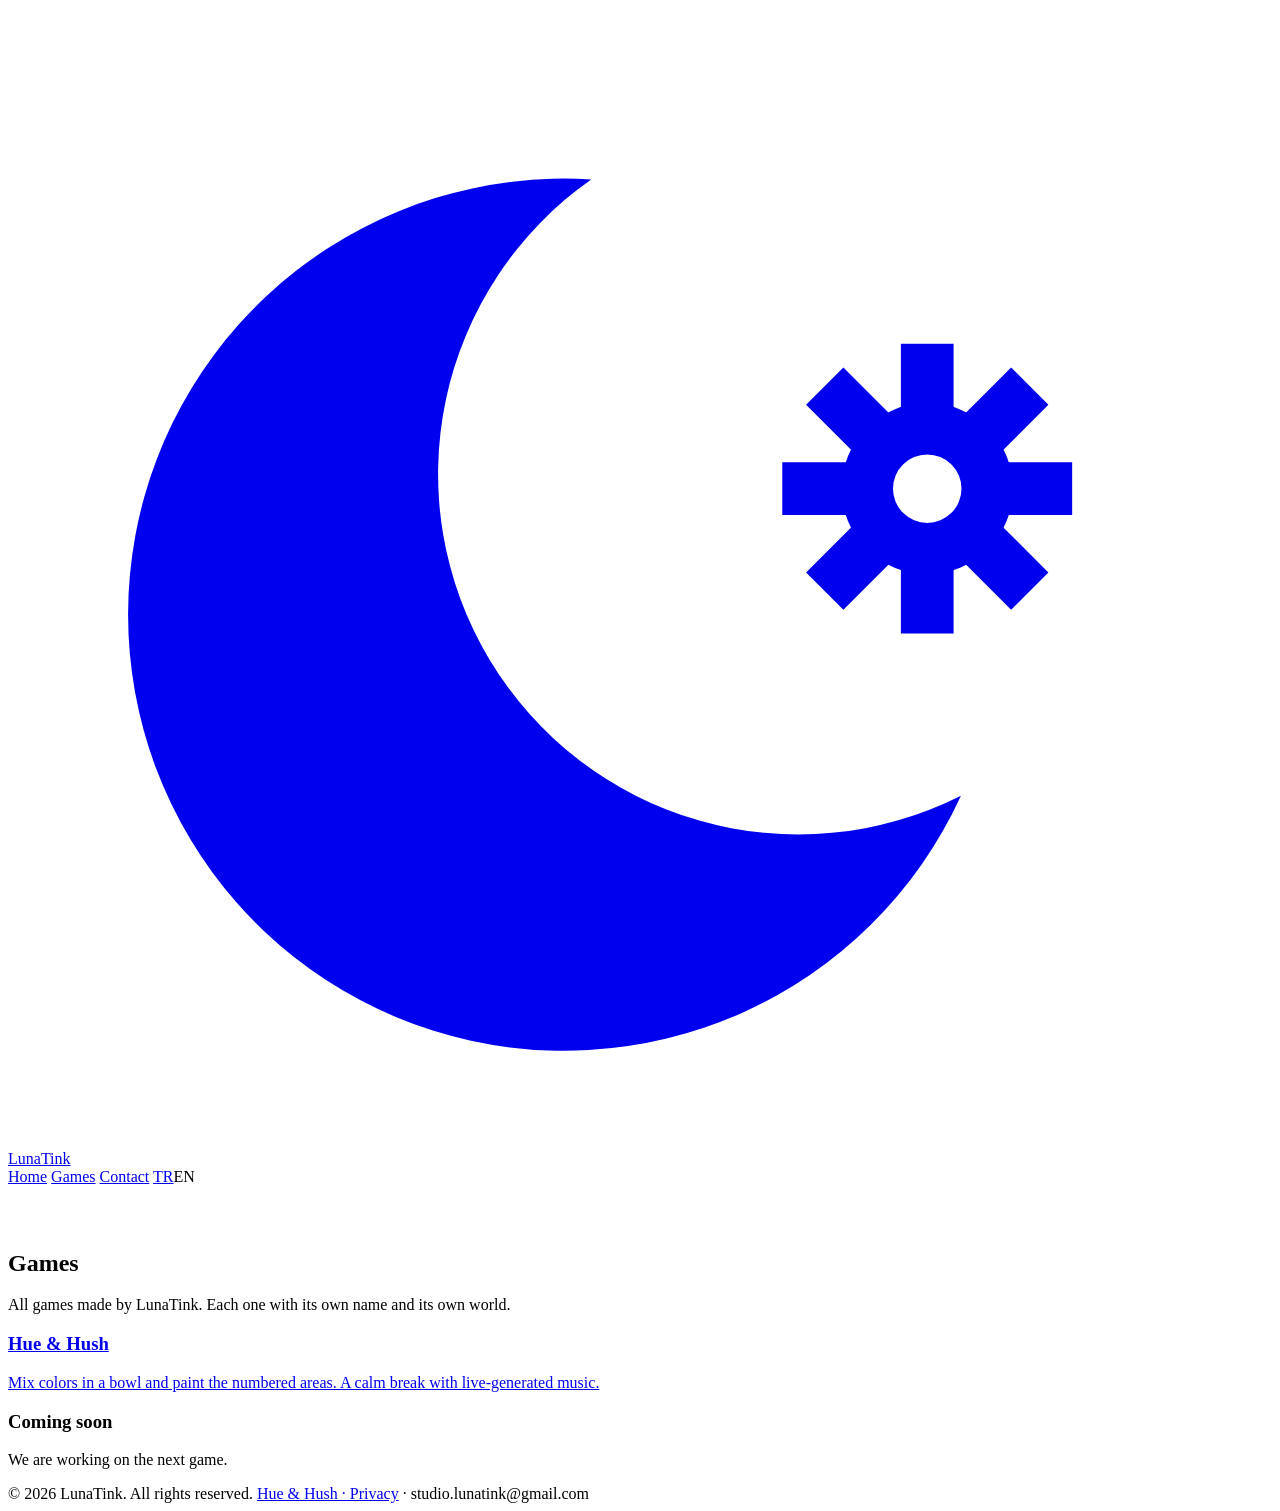
==== games.html @ 4d3e4607 "Add files via upload" ====
<!doctype html>
<html lang="en">
<head>
<meta charset="utf-8">
<meta name="viewport" content="width=device-width,initial-scale=1,viewport-fit=cover">
<title>Games · LunaTink</title>
<meta name="description" content="All games made by LunaTink. Each one with its own name and its own world.">
<meta property="og:title" content="Games · LunaTink">
<meta property="og:description" content="All games made by LunaTink. Each one with its own name and its own world.">
<meta property="og:image" content="../assets/og-image.png">
<meta name="theme-color" content="#1c1a3a">
<link rel="alternate" hreflang="tr" href="../oyunlar.html">
<link rel="icon" href="../assets/favicon.svg" type="image/svg+xml">
<link rel="icon" href="../assets/favicon-48.png" sizes="48x48" type="image/png">
<link rel="apple-touch-icon" href="../assets/icon-192.png">
<link rel="preconnect" href="https://fonts.googleapis.com">
<link rel="preconnect" href="https://fonts.gstatic.com" crossorigin>
<link rel="stylesheet" href="https://fonts.googleapis.com/css2?family=Fraunces:opsz,wght@9..144,500;9..144,700&family=Outfit:wght@400;600;700&display=swap">
<link rel="stylesheet" href="../assets/style.css">
</head>
<body>
<header class="wrap top">
  <a class="brand" href="index.html"><svg class="sym" viewBox="0 0 200 180" aria-hidden="true"><path d="M150.78 124.63 A69.00 69.00 0 1 1 92.28 27.13 A57.00 57.00 0 0 0 150.78 124.63Z" fill="currentColor"/><path d="M141.28 53.11 L149.62 53.11 L149.62 64.58 L141.28 64.58Z M158.72 56.88 L164.62 62.78 L156.51 70.89 L150.61 64.99Z M168.38 71.88 L168.38 80.22 L156.92 80.22 L156.92 71.88Z M164.62 89.32 L158.72 95.22 L150.61 87.11 L156.51 81.21Z M149.62 98.98 L141.28 98.98 L141.28 87.52 L149.62 87.52Z M132.18 95.22 L126.28 89.32 L134.39 81.21 L140.29 87.11Z M122.51 80.22 L122.51 71.88 L133.98 71.88 L133.98 80.22Z M126.28 62.78 L132.18 56.88 L140.29 64.99 L134.39 70.89Z" fill="currentColor"/><path d="M131.90 76.05 a13.55 13.55 0 1 0 27.11 0 a13.55 13.55 0 1 0 -27.11 0Z M140.03 76.05 a5.42 5.42 0 1 1 10.84 0 a5.42 5.42 0 1 1 -10.84 0Z" fill="currentColor" fill-rule="evenodd"/></svg><span>LunaTink</span></a>
  <nav aria-label="Menu">
    <a href="index.html">Home</a>
    <a href="games.html" aria-current="page">Games</a>
    <a href="index.html#contact">Contact</a>
    <span class="lang"><a href="../oyunlar.html" hreflang="tr">TR</a><span>EN</span></span>
  </nav>
</header>
<main class="wrap">
<section class="section" style="padding-top:44px"><h1>Games</h1><p style="margin:0;color:var(--soft)">All games made by LunaTink. Each one with its own name and its own world.</p><div class="games">
  <a class="game" href="hue-and-hush.html"><div class="ic" role="img" aria-label="Hue &amp; Hush"></div><h3>Hue &amp; Hush</h3><p>Mix colors in a bowl and paint the numbered areas. A calm break with live-generated music.</p></a>
  <div class="game soon"><div class="ic"></div><h3>Coming soon</h3><p>We are working on the next game.</p></div>
</div></section>
</main>
<footer><div class="wrap">
  <span>© 2026 LunaTink. All rights reserved.</span>
  <span><a href="hue-and-hush-privacy.html">Hue &amp; Hush · Privacy</a> · <span class="mail">studio.lunatink@gmail.com</span></span>
</div></footer>
</body>
</html>
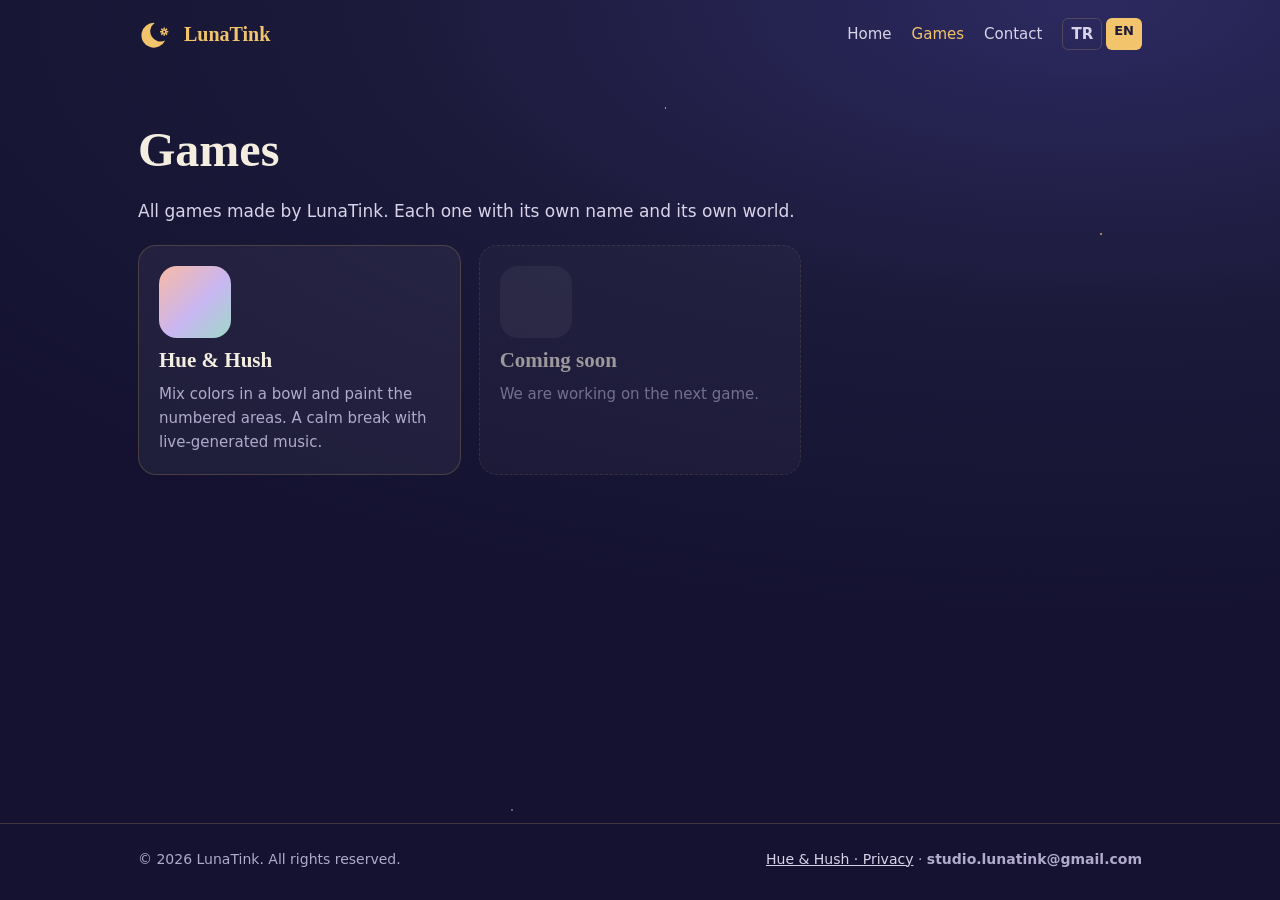
==== commit 9054c4ef: "Add files via upload" ====
--- a/games.html
+++ b/games.html
@@ -7,30 +7,102 @@
 <meta name="description" content="All games made by LunaTink. Each one with its own name and its own world.">
 <meta property="og:title" content="Games · LunaTink">
 <meta property="og:description" content="All games made by LunaTink. Each one with its own name and its own world.">
-<meta property="og:image" content="../assets/og-image.png">
+<meta property="og:image" content="og-image.png">
 <meta name="theme-color" content="#1c1a3a">
-<link rel="alternate" hreflang="tr" href="../oyunlar.html">
-<link rel="icon" href="../assets/favicon.svg" type="image/svg+xml">
-<link rel="icon" href="../assets/favicon-48.png" sizes="48x48" type="image/png">
-<link rel="apple-touch-icon" href="../assets/icon-192.png">
+<link rel="alternate" hreflang="tr" href="oyunlar.html">
+<link rel="icon" href="favicon.svg" type="image/svg+xml">
+<link rel="icon" href="favicon-48.png" sizes="48x48" type="image/png">
+<link rel="apple-touch-icon" href="icon-192.png">
 <link rel="preconnect" href="https://fonts.googleapis.com">
 <link rel="preconnect" href="https://fonts.gstatic.com" crossorigin>
 <link rel="stylesheet" href="https://fonts.googleapis.com/css2?family=Fraunces:opsz,wght@9..144,500;9..144,700&family=Outfit:wght@400;600;700&display=swap">
-<link rel="stylesheet" href="../assets/style.css">
+<style>
+:root{--navy:#1c1a3a;--navy-2:#2c2960;--night:#141230;--gold:#f2c46b;--gold-d:#b8862b;--cream:#f4eee0;
+--soft:#d8d3e8;--muted:#b0aacb;--line:#f2c46b33;--panel:#ffffff0d;
+--body:"Outfit",system-ui,-apple-system,"Segoe UI",sans-serif;--display:"Fraunces",Georgia,serif;color-scheme:dark}
+*{box-sizing:border-box}
+html{background:var(--night)}
+body{margin:0;min-height:100vh;display:flex;flex-direction:column;color:var(--cream);font-family:var(--body);font-size:17px;line-height:1.6;
+background:radial-gradient(110% 70% at 85% 0%,var(--navy-2) 0%,var(--navy) 50%,var(--night) 100%) fixed}
+body::before{content:"";position:fixed;inset:0;pointer-events:none;z-index:0;opacity:.8;
+background-image:radial-gradient(1.5px 1.5px at 12% 18%,#fff9 50%,transparent 51%),radial-gradient(1px 1px at 28% 64%,#fff8 50%,transparent 51%),radial-gradient(1.5px 1.5px at 52% 12%,#fffa 50%,transparent 51%),radial-gradient(1px 1px at 68% 48%,#fff7 50%,transparent 51%),radial-gradient(2px 2px at 86% 26%,#f2c46bcc 50%,transparent 51%),radial-gradient(1px 1px at 93% 78%,#fff8 50%,transparent 51%),radial-gradient(1px 1px at 7% 86%,#fff6 50%,transparent 51%),radial-gradient(1.5px 1.5px at 40% 90%,#fff6 50%,transparent 51%),radial-gradient(1px 1px at 76% 92%,#fff7 50%,transparent 51%)}
+body>*{position:relative;z-index:1}
+a{color:var(--gold)}
+a:focus-visible,.btn:focus-visible{outline:2px solid var(--gold);outline-offset:3px;border-radius:6px}
+.wrap{width:100%;max-width:1040px;margin:0 auto;padding-left:max(18px,env(safe-area-inset-left));padding-right:max(18px,env(safe-area-inset-right))}
+.top{display:flex;justify-content:space-between;align-items:center;gap:14px;flex-wrap:wrap;padding-block:18px}
+.brand{display:flex;align-items:center;gap:10px;color:var(--gold);text-decoration:none;font-family:var(--display);font-weight:700;font-size:20px}
+.brand .sym{width:36px;height:auto}
+.top nav{display:flex;align-items:center;gap:20px;flex-wrap:wrap}
+.top nav a{color:var(--soft);text-decoration:none;font-size:15px}
+.top nav a:hover,.top nav a[aria-current]{color:var(--gold)}
+.lang{display:flex;gap:4px;font-size:13px;font-weight:700}
+.lang a,.lang span{padding:3px 8px;border-radius:6px;text-decoration:none}
+.lang span{background:var(--gold);color:var(--navy)}
+.lang a{color:var(--soft);border:1px solid var(--line)}
+main{flex:1;padding-block:10px 60px}
+.hero{display:grid;justify-items:center;text-align:center;gap:18px;padding-block:56px 48px}
+.hero .logo{width:min(460px,86%);height:auto;color:var(--gold)}
+.hero p{margin:0;max-width:46ch;color:var(--soft);font-size:19px}
+h1,h2,h3{font-family:var(--display);line-height:1.15;text-wrap:balance;color:var(--cream);margin:0}
+h1{font-size:clamp(32px,6vw,48px)}
+h2{font-size:clamp(24px,4vw,30px)}
+h3{font-size:21px}
+.eyebrow{font-size:13px;font-weight:700;letter-spacing:.12em;text-transform:uppercase;color:var(--gold)}
+.section{display:grid;gap:20px;padding-block:28px}
+.games{display:grid;grid-template-columns:repeat(auto-fill,minmax(min(100%,300px),1fr));gap:18px}
+.game{background:var(--panel);border:1px solid var(--line);border-radius:18px;padding:20px;display:grid;gap:10px;align-content:start;text-decoration:none;color:inherit;transition:transform .2s,border-color .2s}
+a.game:hover{transform:translateY(-3px);border-color:#f2c46b88}
+.game .ic{width:72px;height:72px;border-radius:18px;background:linear-gradient(135deg,#f9b9a4,#c9b6f2 55%,#9fd8c9)}
+.game p{margin:0;color:var(--muted);font-size:15px}
+.game.soon{border-style:dashed;opacity:.6}
+.game.soon .ic{background:#ffffff14}
+.btn{display:inline-flex;align-items:center;gap:8px;background:var(--gold);color:var(--navy);font-weight:700;text-decoration:none;padding:11px 20px;border-radius:999px;font-size:16px;justify-self:start}
+.btn.ghost{background:transparent;color:var(--gold);border:1.5px solid var(--gold)}
+.btn[aria-disabled]{opacity:.65;cursor:default}
+.btns{display:flex;gap:12px;flex-wrap:wrap}
+.about{display:grid;grid-template-columns:repeat(auto-fit,minmax(min(100%,260px),1fr));gap:18px}
+.about div{border-top:1px solid var(--line);padding-top:14px}
+.about h3{font-size:18px;margin-bottom:6px;color:var(--gold)}
+.about p{margin:0;color:var(--soft);font-size:16px}
+.game-hero{display:grid;grid-template-columns:auto 1fr;gap:24px;align-items:center;padding-block:36px 10px}
+.game-hero .ic{width:120px;height:120px;border-radius:28px;background:linear-gradient(135deg,#f9b9a4,#c9b6f2 55%,#9fd8c9);box-shadow:0 10px 30px #0006}
+.game-hero p{margin:6px 0 0;color:var(--soft);max-width:52ch}
+@media (max-width:560px){.game-hero{grid-template-columns:1fr}}
+.facts{display:flex;flex-wrap:wrap;gap:10px;padding:0;margin:0;list-style:none}
+.facts li{border:1px solid var(--line);background:var(--panel);border-radius:999px;padding:6px 14px;font-size:15px;color:var(--soft)}
+.facts b{color:var(--gold);font-variant-numeric:tabular-nums}
+.steps{display:grid;grid-template-columns:repeat(auto-fit,minmax(min(100%,220px),1fr));gap:16px;counter-reset:s;padding:0;margin:0;list-style:none}
+.steps li{background:var(--panel);border:1px solid var(--line);border-radius:16px;padding:18px;color:var(--soft)}
+.steps li::before{counter-increment:s;content:counter(s);display:grid;place-items:center;width:30px;height:30px;border-radius:50%;background:var(--gold);color:var(--navy);font-weight:700;margin-bottom:10px}
+.prose{max-width:68ch;display:grid;gap:14px}
+.prose h1{margin-top:30px}
+.prose h2{font-size:22px;margin-top:14px;color:var(--gold)}
+.prose p,.prose li{color:var(--soft)}
+.prose p,.prose ul{margin:0}
+.prose .meta{color:var(--muted);font-size:15px}
+.box{background:var(--panel);border:1px solid var(--line);border-radius:16px;padding:18px 20px}
+.box ul{margin:0;padding-left:20px;display:grid;gap:6px}
+.mail{font-weight:700;user-select:all}
+footer{border-top:1px solid var(--line);padding-block:24px 30px;color:var(--muted);font-size:14px}
+footer .wrap{display:flex;justify-content:space-between;gap:12px;flex-wrap:wrap}
+footer a{color:var(--soft)}
+@media (prefers-reduced-motion:reduce){*{transition:none!important}}
+</style>
 </head>
 <body>
 <header class="wrap top">
-  <a class="brand" href="index.html"><svg class="sym" viewBox="0 0 200 180" aria-hidden="true"><path d="M150.78 124.63 A69.00 69.00 0 1 1 92.28 27.13 A57.00 57.00 0 0 0 150.78 124.63Z" fill="currentColor"/><path d="M141.28 53.11 L149.62 53.11 L149.62 64.58 L141.28 64.58Z M158.72 56.88 L164.62 62.78 L156.51 70.89 L150.61 64.99Z M168.38 71.88 L168.38 80.22 L156.92 80.22 L156.92 71.88Z M164.62 89.32 L158.72 95.22 L150.61 87.11 L156.51 81.21Z M149.62 98.98 L141.28 98.98 L141.28 87.52 L149.62 87.52Z M132.18 95.22 L126.28 89.32 L134.39 81.21 L140.29 87.11Z M122.51 80.22 L122.51 71.88 L133.98 71.88 L133.98 80.22Z M126.28 62.78 L132.18 56.88 L140.29 64.99 L134.39 70.89Z" fill="currentColor"/><path d="M131.90 76.05 a13.55 13.55 0 1 0 27.11 0 a13.55 13.55 0 1 0 -27.11 0Z M140.03 76.05 a5.42 5.42 0 1 1 10.84 0 a5.42 5.42 0 1 1 -10.84 0Z" fill="currentColor" fill-rule="evenodd"/></svg><span>LunaTink</span></a>
+  <a class="brand" href="en.html"><svg class="sym" viewBox="0 0 200 180" aria-hidden="true"><path d="M150.78 124.63 A69.00 69.00 0 1 1 92.28 27.13 A57.00 57.00 0 0 0 150.78 124.63Z" fill="currentColor"/><path d="M141.28 53.11 L149.62 53.11 L149.62 64.58 L141.28 64.58Z M158.72 56.88 L164.62 62.78 L156.51 70.89 L150.61 64.99Z M168.38 71.88 L168.38 80.22 L156.92 80.22 L156.92 71.88Z M164.62 89.32 L158.72 95.22 L150.61 87.11 L156.51 81.21Z M149.62 98.98 L141.28 98.98 L141.28 87.52 L149.62 87.52Z M132.18 95.22 L126.28 89.32 L134.39 81.21 L140.29 87.11Z M122.51 80.22 L122.51 71.88 L133.98 71.88 L133.98 80.22Z M126.28 62.78 L132.18 56.88 L140.29 64.99 L134.39 70.89Z" fill="currentColor"/><path d="M131.90 76.05 a13.55 13.55 0 1 0 27.11 0 a13.55 13.55 0 1 0 -27.11 0Z M140.03 76.05 a5.42 5.42 0 1 1 10.84 0 a5.42 5.42 0 1 1 -10.84 0Z" fill="currentColor" fill-rule="evenodd"/></svg><span>LunaTink</span></a>
   <nav aria-label="Menu">
-    <a href="index.html">Home</a>
+    <a href="en.html">Home</a>
     <a href="games.html" aria-current="page">Games</a>
-    <a href="index.html#contact">Contact</a>
-    <span class="lang"><a href="../oyunlar.html" hreflang="tr">TR</a><span>EN</span></span>
+    <a href="en.html#contact">Contact</a>
+    <span class="lang"><a href="oyunlar.html" hreflang="tr">TR</a><span>EN</span></span>
   </nav>
 </header>
 <main class="wrap">
 <section class="section" style="padding-top:44px"><h1>Games</h1><p style="margin:0;color:var(--soft)">All games made by LunaTink. Each one with its own name and its own world.</p><div class="games">
-  <a class="game" href="hue-and-hush.html"><div class="ic" role="img" aria-label="Hue &amp; Hush"></div><h3>Hue &amp; Hush</h3><p>Mix colors in a bowl and paint the numbered areas. A calm break with live-generated music.</p></a>
+  <a class="game" href="hue-and-hush-en.html"><div class="ic" role="img" aria-label="Hue &amp; Hush"></div><h3>Hue &amp; Hush</h3><p>Mix colors in a bowl and paint the numbered areas. A calm break with live-generated music.</p></a>
   <div class="game soon"><div class="ic"></div><h3>Coming soon</h3><p>We are working on the next game.</p></div>
 </div></section>
 </main>
